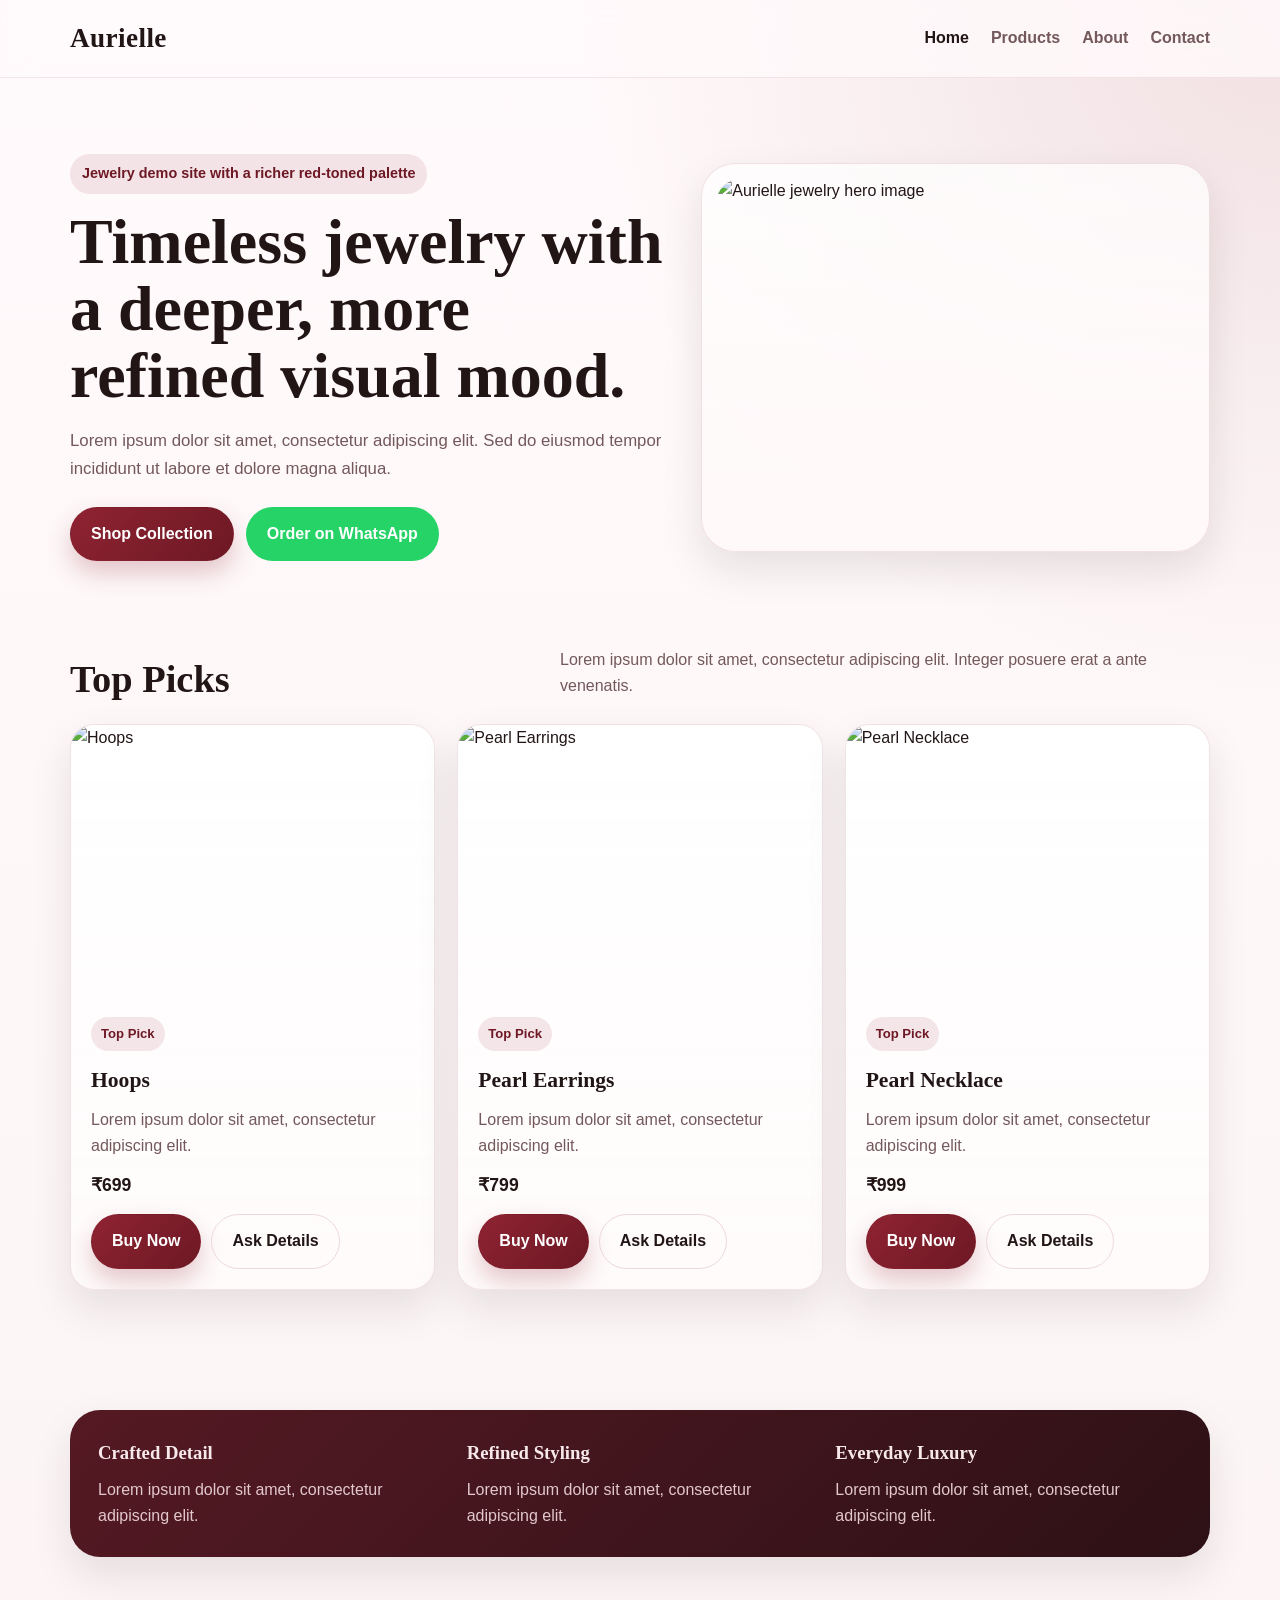
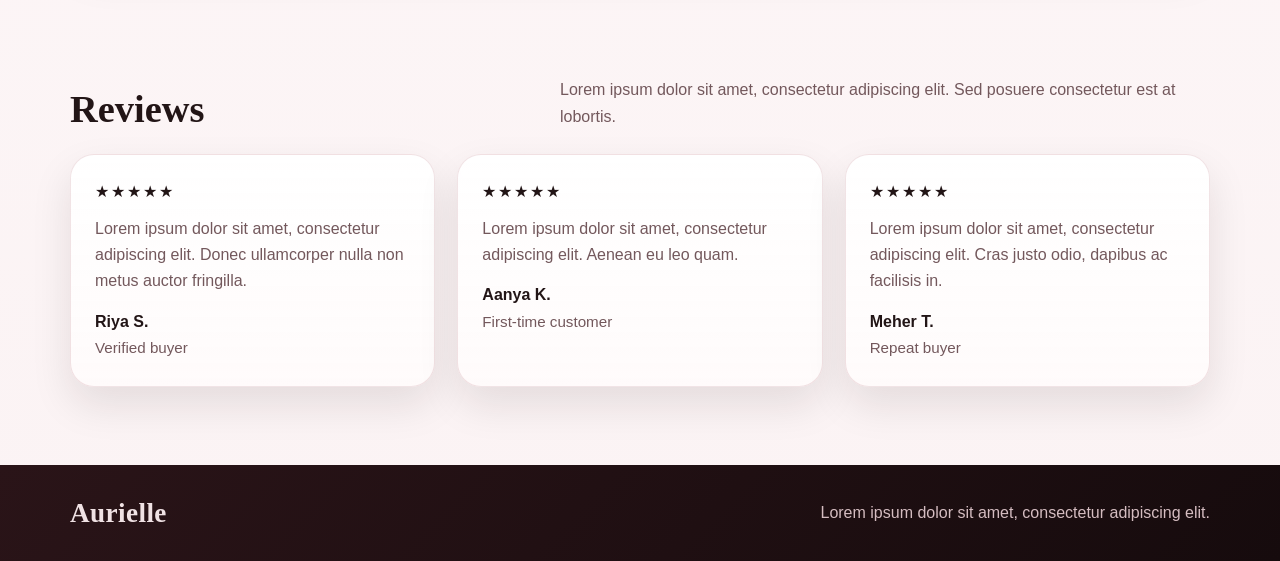
==== index.html @ a2dfa682 "Add files via upload" ====
<!DOCTYPE html>
<html lang="en">
<head>
  <meta charset="UTF-8">
  <meta name="viewport" content="width=device-width, initial-scale=1.0">
  <title>Aurielle | Fine Jewelry</title>
  <link rel="stylesheet" href="style.css">
</head>
<body>
  <header>
    <div class="container navbar">
      <a href="index.html" class="logo">Aurielle</a>
      <nav>
        <ul>
          <li><a class="active" href="index.html">Home</a></li>
          <li><a href="products.html">Products</a></li>
          <li><a href="about.html">About</a></li>
          <li><a href="contact.html">Contact</a></li>
        </ul>
      </nav>
    </div>
  </header>

  <section class="hero">
    <div class="container hero-wrap">
      <div>
        <span class="eyebrow">Jewelry demo site with a richer red-toned palette</span>
        <h1>Timeless jewelry with a deeper, more refined visual mood.</h1>
        <p>Lorem ipsum dolor sit amet, consectetur adipiscing elit. Sed do eiusmod tempor incididunt ut labore et dolore magna aliqua.</p>
        <div class="hero-actions">
          <a class="btn btn-primary" href="products.html">Shop Collection</a>
          <a class="btn btn-whatsapp" href="https://wa.me/918563049049?text=Hi%2C%20I%20want%20to%20place%20an%20order%20from%20Aurielle.">Order on WhatsApp</a>
        </div>
      </div>
      <div class="hero-card">
        <img src="https://images.unsplash.com/photo-1617038260897-41a1f14a8ca0?auto=format&fit=crop&w=1200&q=80" alt="Aurielle jewelry hero image">
      </div>
    </div>
  </section>

  <section class="section">
    <div class="container">
      <div class="section-header">
        <div><h2>Top Picks</h2></div>
        <p>Lorem ipsum dolor sit amet, consectetur adipiscing elit. Integer posuere erat a ante venenatis.</p>
      </div>
      <div class="grid-3">

    <article class="card top-pick">
      <img class="product-image" src="https://images.unsplash.com/photo-1611652022419-a9419f74343d?auto=format&fit=crop&w=900&q=80" alt="Hoops">
      <div class="card-body">
        <span class="chip">Top Pick</span>
        <h3>Hoops</h3>
        <p>Lorem ipsum dolor sit amet, consectetur adipiscing elit.</p>
        <div class="price-row">
          <div class="price">₹699</div>
        </div>
        <div class="card-actions">
          <a class="btn btn-primary" href="https://wa.me/918563049049?text=Hi%2C%20I%20want%20to%20order%20Hoops%20for%20%E2%82%B9699.">Buy Now</a>
          <a class="btn btn-secondary" href="https://wa.me/918563049049?text=Hi%2C%20I%20want%20more%20details%20about%20Hoops.">Ask Details</a>
        </div>
      </div>
    </article>

    <article class="card top-pick">
      <img class="product-image" src="https://images.unsplash.com/photo-1635767798638-3e25273a8236?auto=format&fit=crop&w=900&q=80" alt="Pearl Earrings">
      <div class="card-body">
        <span class="chip">Top Pick</span>
        <h3>Pearl Earrings</h3>
        <p>Lorem ipsum dolor sit amet, consectetur adipiscing elit.</p>
        <div class="price-row">
          <div class="price">₹799</div>
        </div>
        <div class="card-actions">
          <a class="btn btn-primary" href="https://wa.me/918563049049?text=Hi%2C%20I%20want%20to%20order%20Pearl%20Earrings%20for%20%E2%82%B9799.">Buy Now</a>
          <a class="btn btn-secondary" href="https://wa.me/918563049049?text=Hi%2C%20I%20want%20more%20details%20about%20Pearl%20Earrings.">Ask Details</a>
        </div>
      </div>
    </article>

    <article class="card top-pick">
      <img class="product-image" src="https://images.unsplash.com/photo-1617038220319-276d3cfab638?auto=format&fit=crop&w=900&q=80" alt="Pearl Necklace">
      <div class="card-body">
        <span class="chip">Top Pick</span>
        <h3>Pearl Necklace</h3>
        <p>Lorem ipsum dolor sit amet, consectetur adipiscing elit.</p>
        <div class="price-row">
          <div class="price">₹999</div>
        </div>
        <div class="card-actions">
          <a class="btn btn-primary" href="https://wa.me/918563049049?text=Hi%2C%20I%20want%20to%20order%20Pearl%20Necklace%20for%20%E2%82%B9999.">Buy Now</a>
          <a class="btn btn-secondary" href="https://wa.me/918563049049?text=Hi%2C%20I%20want%20more%20details%20about%20Pearl%20Necklace.">Ask Details</a>
        </div>
      </div>
    </article>

      </div>
    </div>
  </section>

  <section class="section">
    <div class="container">
      <div class="feature-band">
        <div>
          <h3>Crafted Detail</h3>
          <p>Lorem ipsum dolor sit amet, consectetur adipiscing elit.</p>
        </div>
        <div>
          <h3>Refined Styling</h3>
          <p>Lorem ipsum dolor sit amet, consectetur adipiscing elit.</p>
        </div>
        <div>
          <h3>Everyday Luxury</h3>
          <p>Lorem ipsum dolor sit amet, consectetur adipiscing elit.</p>
        </div>
      </div>
    </div>
  </section>

  <section class="section">
    <div class="container">
      <div class="section-header">
        <div><h2>Reviews</h2></div>
        <p>Lorem ipsum dolor sit amet, consectetur adipiscing elit. Sed posuere consectetur est at lobortis.</p>
      </div>
      <div class="reviews">
        <article class="review">
          <div class="stars">★★★★★</div>
          <p>Lorem ipsum dolor sit amet, consectetur adipiscing elit. Donec ullamcorper nulla non metus auctor fringilla.</p>
          <strong>Riya S.</strong>
          <span>Verified buyer</span>
        </article>
        <article class="review">
          <div class="stars">★★★★★</div>
          <p>Lorem ipsum dolor sit amet, consectetur adipiscing elit. Aenean eu leo quam.</p>
          <strong>Aanya K.</strong>
          <span>First-time customer</span>
        </article>
        <article class="review">
          <div class="stars">★★★★★</div>
          <p>Lorem ipsum dolor sit amet, consectetur adipiscing elit. Cras justo odio, dapibus ac facilisis in.</p>
          <strong>Meher T.</strong>
          <span>Repeat buyer</span>
        </article>
      </div>
    </div>
  </section>

  <footer>
    <div class="container footer-wrap">
      <strong class="logo">Aurielle</strong>
      <p>Lorem ipsum dolor sit amet, consectetur adipiscing elit.</p>
    </div>
  </footer>
</body>
</html>
---- style.css ----
:root{
  --bg:#fbf3f4;
  --surface:#fff8f8;
  --card:#fffdfd;
  --text:#221516;
  --muted:#73585c;
  --accent:#8f2332;
  --accent-dark:#6d1824;
  --accent-soft:#c77482;
  --rose:#f0d7db;
  --line:#edd8dc;
  --footer:#2a1418;
  --success:#25D366;
  --radius:24px;
  --shadow:0 18px 40px rgba(34,21,22,.10);
}
*{margin:0;padding:0;box-sizing:border-box}
html{scroll-behavior:smooth}
body{
  font-family: Inter, Arial, sans-serif;
  color:var(--text);
  background:
    radial-gradient(circle at top right, rgba(143,35,50,.12), transparent 28%),
    linear-gradient(180deg, #fffafb 0%, var(--bg) 100%);
  line-height:1.65;
}
img{display:block;max-width:100%}
a{text-decoration:none;color:inherit}
.container{width:min(1140px,92%);margin:auto}

header{
  position:sticky;top:0;z-index:50;
  backdrop-filter:blur(16px);
  background:rgba(255,250,251,.84);
  border-bottom:1px solid rgba(143,35,50,.10);
}
.navbar{
  display:flex;justify-content:space-between;align-items:center;
  gap:20px;padding:16px 0;
}
.logo{
  font-family:Georgia, serif;
  font-size:1.7rem;font-weight:700;letter-spacing:.4px;
}
nav ul{list-style:none;display:flex;gap:22px;align-items:center}
nav a{color:var(--muted);font-weight:600;transition:.25s ease}
nav a:hover, nav a.active{color:var(--text)}

.btn{
  display:inline-flex;align-items:center;justify-content:center;
  padding:13px 20px;border-radius:999px;font-weight:700;
  transition:.28s ease;border:1px solid transparent;
}
.btn-primary{
  color:#fff;
  background:linear-gradient(135deg,var(--accent) 0%, var(--accent-dark) 100%);
  box-shadow:0 12px 24px rgba(143,35,50,.24);
}
.btn-primary:hover,.btn-whatsapp:hover{transform:translateY(-2px)}
.btn-secondary{
  background:transparent;border-color:var(--line);color:var(--text)
}
.btn-secondary:hover{background:#fff}
.btn-whatsapp{background:var(--success);color:#fff}

.hero{padding:76px 0 44px}
.hero-wrap{
  display:grid;grid-template-columns:1.08fr .92fr;
  gap:34px;align-items:center;
}
.eyebrow{
  display:inline-block;margin-bottom:14px;
  padding:8px 12px;border-radius:999px;
  background:rgba(143,35,50,.10);color:var(--accent-dark);
  font-size:.9rem;font-weight:700;
}
.hero h1{
  font-family:Georgia, serif;
  font-size:clamp(2.5rem,5vw,4.7rem);
  line-height:1.05;margin-bottom:18px;
}
.hero p{max-width:640px;color:var(--muted);font-size:1.05rem;margin-bottom:24px}
.hero-actions{display:flex;flex-wrap:wrap;gap:12px}
.hero-card{
  padding:14px;border-radius:34px;
  background:linear-gradient(180deg, rgba(255,255,255,.72), rgba(255,248,248,.95));
  border:1px solid rgba(143,35,50,.12);
  box-shadow:var(--shadow)
}
.hero-card img{border-radius:26px;aspect-ratio:4/3;object-fit:cover}

.section{padding:42px 0 78px}
.section-header{
  display:flex;justify-content:space-between;align-items:end;gap:18px;
  margin-bottom:24px
}
.section-header h2{
  font-family:Georgia, serif;
  font-size:clamp(1.8rem,3vw,2.8rem);
  line-height:1.1
}
.section-header p{color:var(--muted);max-width:650px}

.grid-3,.grid-6,.reviews,.info-grid,.contact-grid,.feature-band{
  display:grid;gap:22px
}
.grid-3{grid-template-columns:repeat(3,1fr)}
.grid-6{grid-template-columns:repeat(3,1fr)}
.reviews{grid-template-columns:repeat(3,1fr)}
.info-grid,.contact-grid{grid-template-columns:1fr 1fr}
.feature-band{grid-template-columns:repeat(3,1fr)}

.card,.panel,.review{
  background:linear-gradient(180deg, rgba(255,255,255,.92), rgba(255,251,251,.98));
  border:1px solid rgba(143,35,50,.12);
  border-radius:24px;
  box-shadow:var(--shadow);
  overflow:hidden;
}
.product-image{width:100%;aspect-ratio:4/3;object-fit:cover}
.card-body{padding:20px}
.card-body h3{
  font-family:Georgia, serif;
  font-size:1.35rem;margin-bottom:8px
}
.card-body p,.panel p,.panel li,.review p{color:var(--muted)}
.card-body p{margin-bottom:12px}
.chip{
  display:inline-block;margin-bottom:12px;
  padding:6px 10px;border-radius:999px;
  background:rgba(143,35,50,.10);color:var(--accent-dark);
  font-size:.82rem;font-weight:700
}
.price-row{
  display:flex;justify-content:space-between;align-items:center;
  gap:12px;margin-bottom:14px
}
.price{font-size:1.1rem;font-weight:800}
.card-actions{display:flex;gap:10px;flex-wrap:wrap}

.top-pick{
  transition:transform .28s ease, box-shadow .28s ease, border-color .28s ease;
}
.top-pick:hover{
  transform:translateY(-8px);
  box-shadow:0 22px 50px rgba(34,21,22,.15);
  border-color:rgba(143,35,50,.25)
}

.feature-band{
  padding:28px;border-radius:30px;
  background:linear-gradient(135deg,#551923 0%, #2d1116 100%);
  color:#f7e9eb;box-shadow:var(--shadow)
}
.feature-band h3{
  font-family:Georgia, serif;margin-bottom:8px
}
.feature-band p{color:#e2c8cc}

.review{padding:24px}
.stars{letter-spacing:2px;margin-bottom:10px}
.review p{margin-bottom:14px}
.review strong{display:block}
.review span{color:var(--muted);font-size:.95rem}

.page-hero{padding:58px 0 20px}
.page-hero h1{
  font-family:Georgia, serif;
  font-size:clamp(2.2rem,4vw,3.9rem);
  margin-bottom:10px
}
.page-hero p{color:var(--muted);max-width:760px}
.panel{padding:28px}
.panel h2,.panel h3{
  font-family:Georgia, serif;margin-bottom:12px
}
.panel ul{padding-left:18px}

.contact-list{display:grid;gap:12px;margin-top:10px}
.contact-item{
  display:flex;align-items:center;justify-content:space-between;
  gap:12px;padding:14px 16px;border-radius:16px;
  background:rgba(143,35,50,.07);
  border:1px solid rgba(143,35,50,.10)
}
.contact-item:hover{background:rgba(143,35,50,.11)}
.muted{color:var(--muted)}

footer{
  background:linear-gradient(135deg, var(--footer) 0%, #160b0d 100%);
  color:#f0e2e4;padding:26px 0
}
.footer-wrap{
  display:flex;justify-content:space-between;gap:18px;align-items:center;flex-wrap:wrap
}
.footer-wrap p{color:#d5bdc1}

@media (max-width:960px){
  .hero-wrap,.grid-3,.grid-6,.reviews,.info-grid,.contact-grid,.feature-band{
    grid-template-columns:1fr 1fr;
  }
}
@media (max-width:720px){
  .navbar{flex-direction:column;align-items:flex-start}
  nav ul{flex-wrap:wrap;gap:14px}
  .hero{padding:50px 0 24px}
  .hero-wrap,.grid-3,.grid-6,.reviews,.info-grid,.contact-grid,.feature-band{
    grid-template-columns:1fr;
  }
  .hero-card{order:-1}
  .section{padding:28px 0 56px}
  .section-header{flex-direction:column;align-items:flex-start}
}
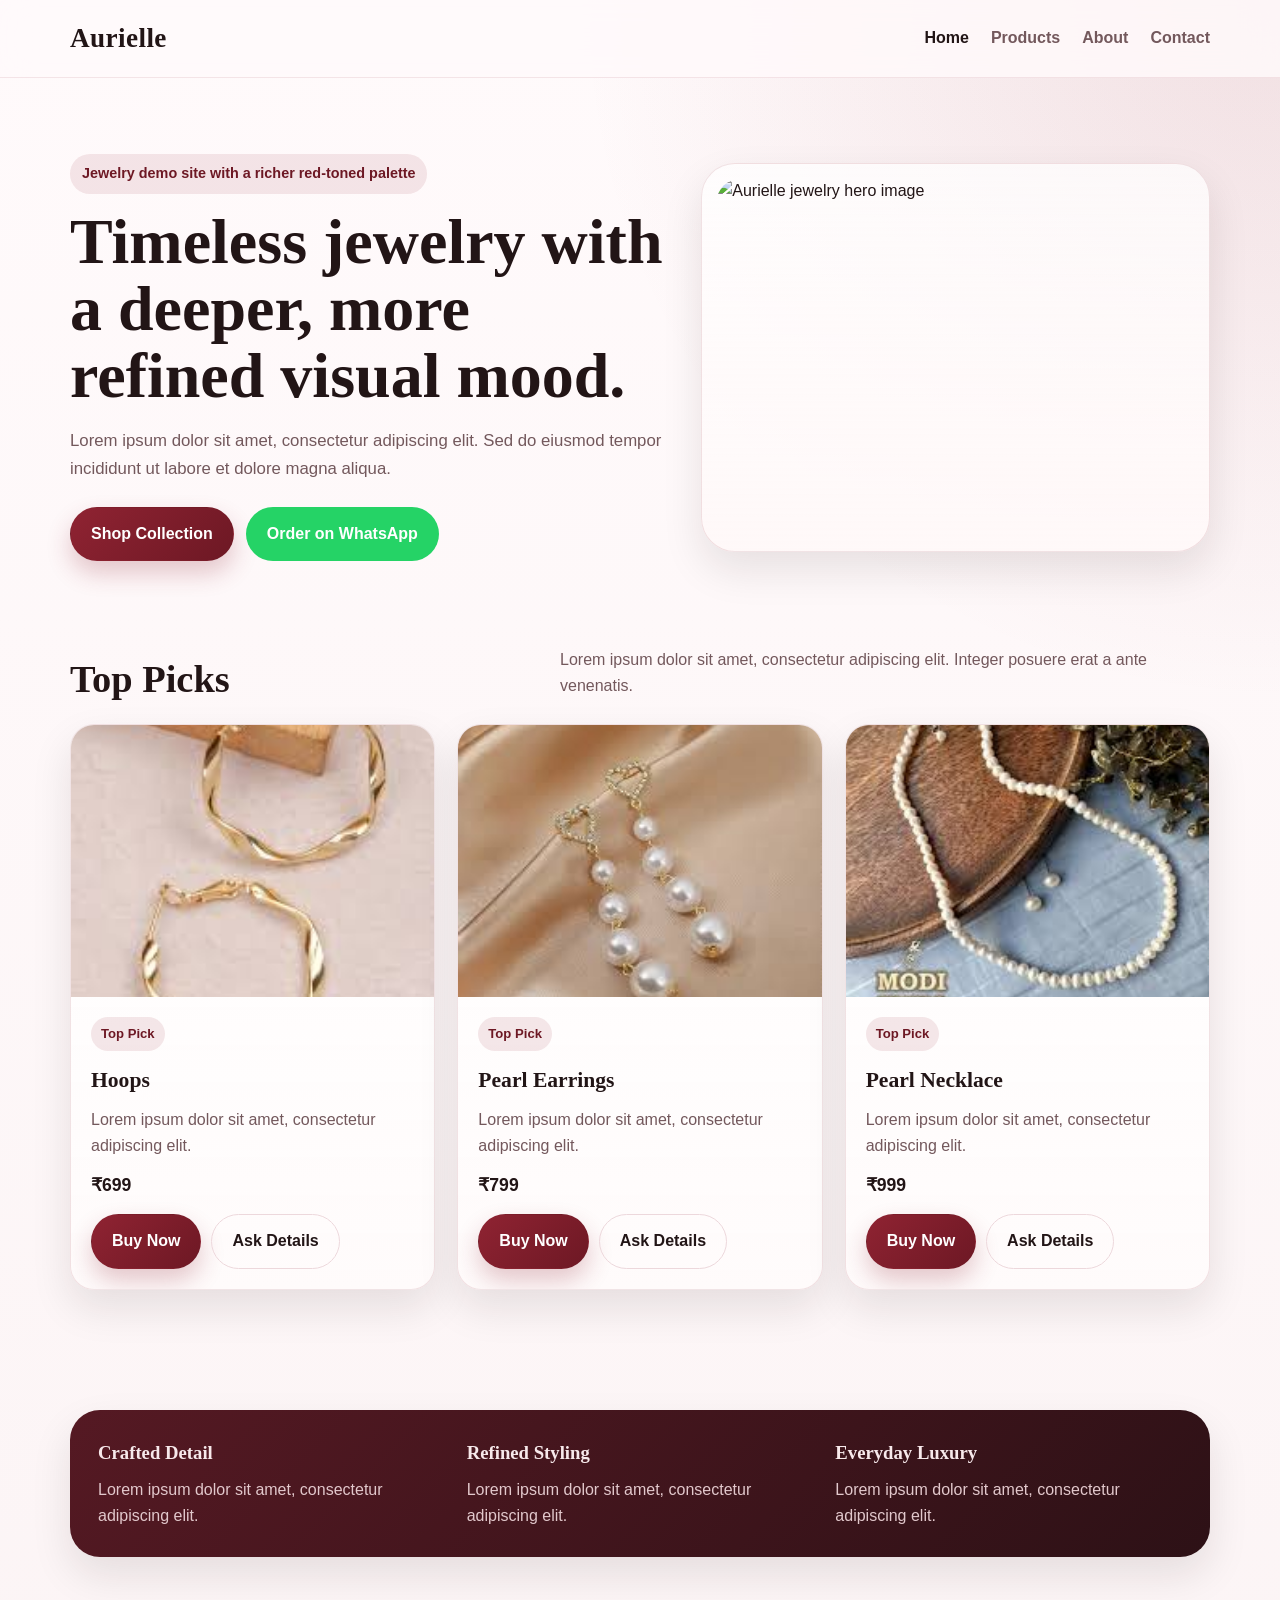
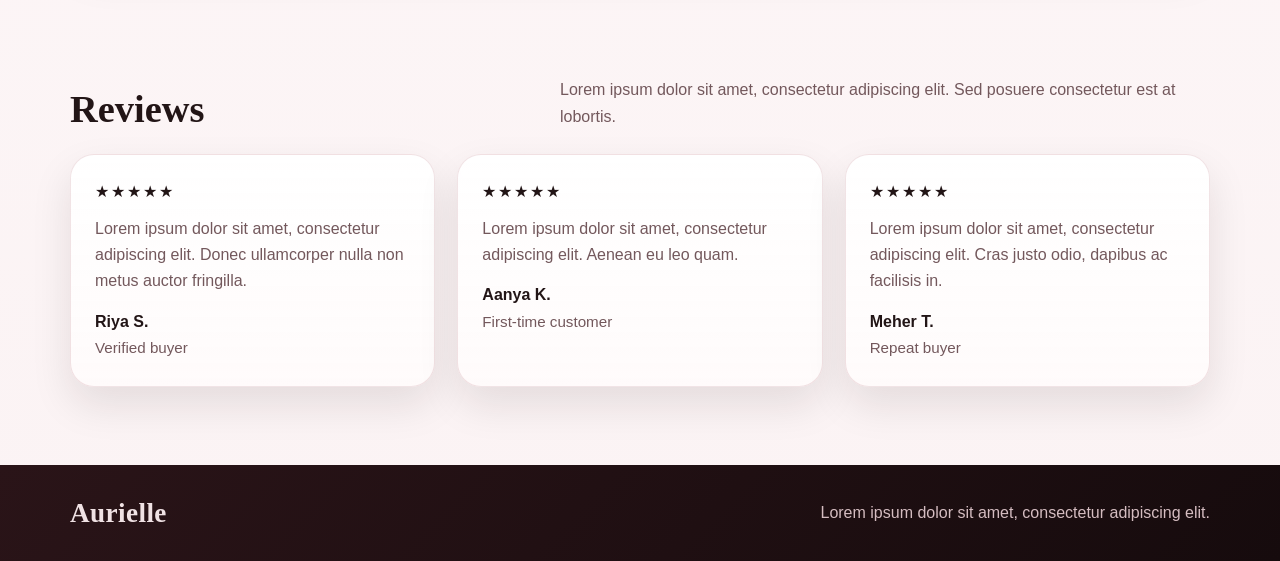
==== commit f90bfb94: "Update index.html" ====
--- a/index.html
+++ b/index.html
@@ -47,7 +47,7 @@
       <div class="grid-3">
 
     <article class="card top-pick">
-      <img class="product-image" src="https://images.unsplash.com/photo-1611652022419-a9419f74343d?auto=format&fit=crop&w=900&q=80" alt="Hoops">
+      <img class="product-image" src="hoop.jpeg" alt="Hoops">
       <div class="card-body">
         <span class="chip">Top Pick</span>
         <h3>Hoops</h3>
@@ -63,7 +63,7 @@
     </article>
 
     <article class="card top-pick">
-      <img class="product-image" src="https://images.unsplash.com/photo-1635767798638-3e25273a8236?auto=format&fit=crop&w=900&q=80" alt="Pearl Earrings">
+      <img class="product-image" src="pearlear.jpeg" alt="Pearl Earrings">
       <div class="card-body">
         <span class="chip">Top Pick</span>
         <h3>Pearl Earrings</h3>
@@ -79,7 +79,7 @@
     </article>
 
     <article class="card top-pick">
-      <img class="product-image" src="https://images.unsplash.com/photo-1617038220319-276d3cfab638?auto=format&fit=crop&w=900&q=80" alt="Pearl Necklace">
+      <img class="product-image" src="pearlneck.jpeg" alt="Pearl Necklace">
       <div class="card-body">
         <span class="chip">Top Pick</span>
         <h3>Pearl Necklace</h3>
@@ -153,4 +153,4 @@
     </div>
   </footer>
 </body>
-</html>+</html>
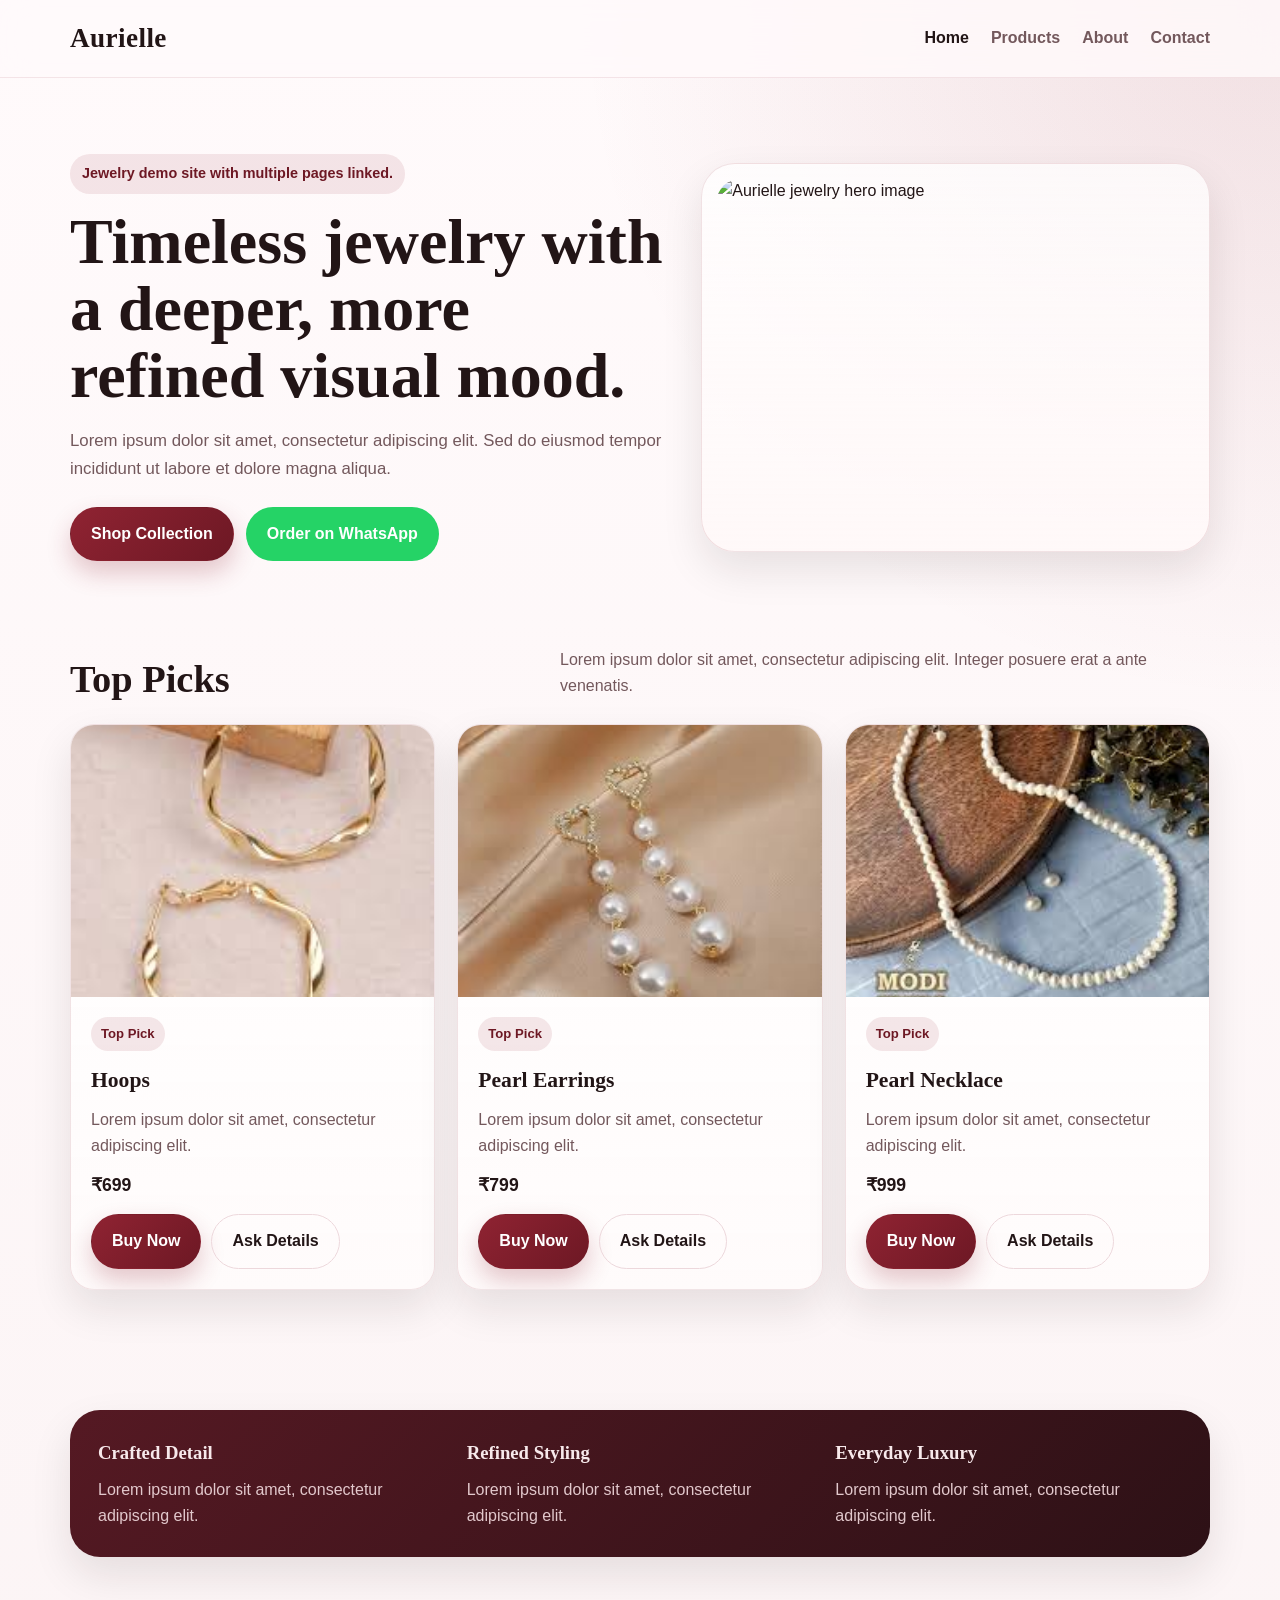
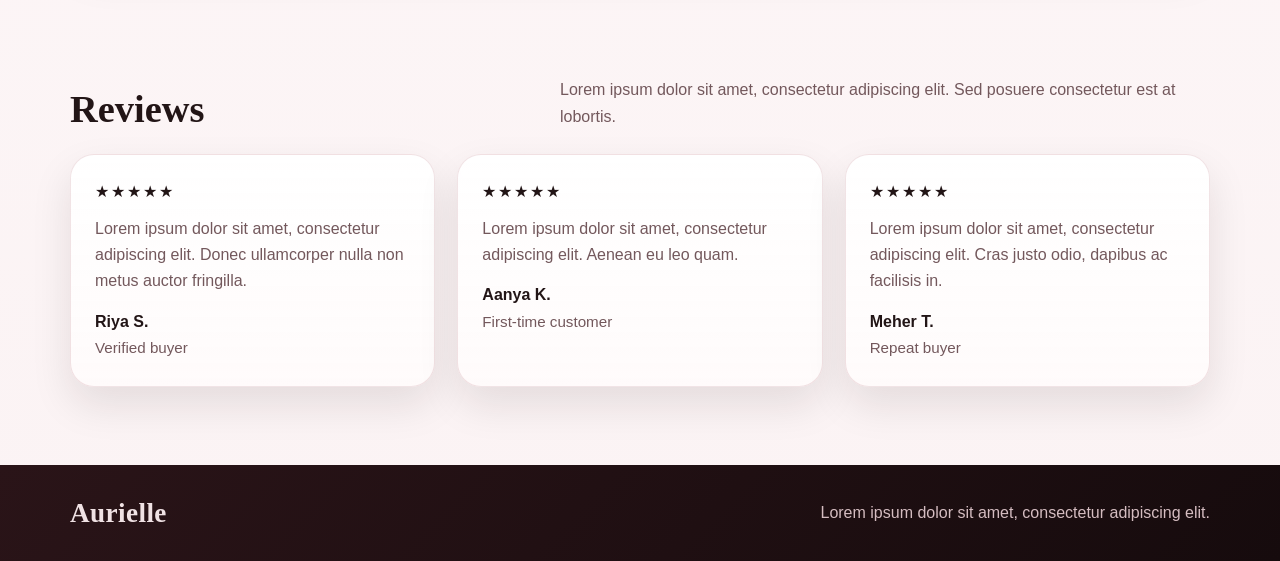
==== commit 1751280c: "Update index.html" ====
--- a/index.html
+++ b/index.html
@@ -24,7 +24,7 @@
   <section class="hero">
     <div class="container hero-wrap">
       <div>
-        <span class="eyebrow">Jewelry demo site with a richer red-toned palette</span>
+        <span class="eyebrow">Jewelry demo site with multiple pages linked.</span>
         <h1>Timeless jewelry with a deeper, more refined visual mood.</h1>
         <p>Lorem ipsum dolor sit amet, consectetur adipiscing elit. Sed do eiusmod tempor incididunt ut labore et dolore magna aliqua.</p>
         <div class="hero-actions">
